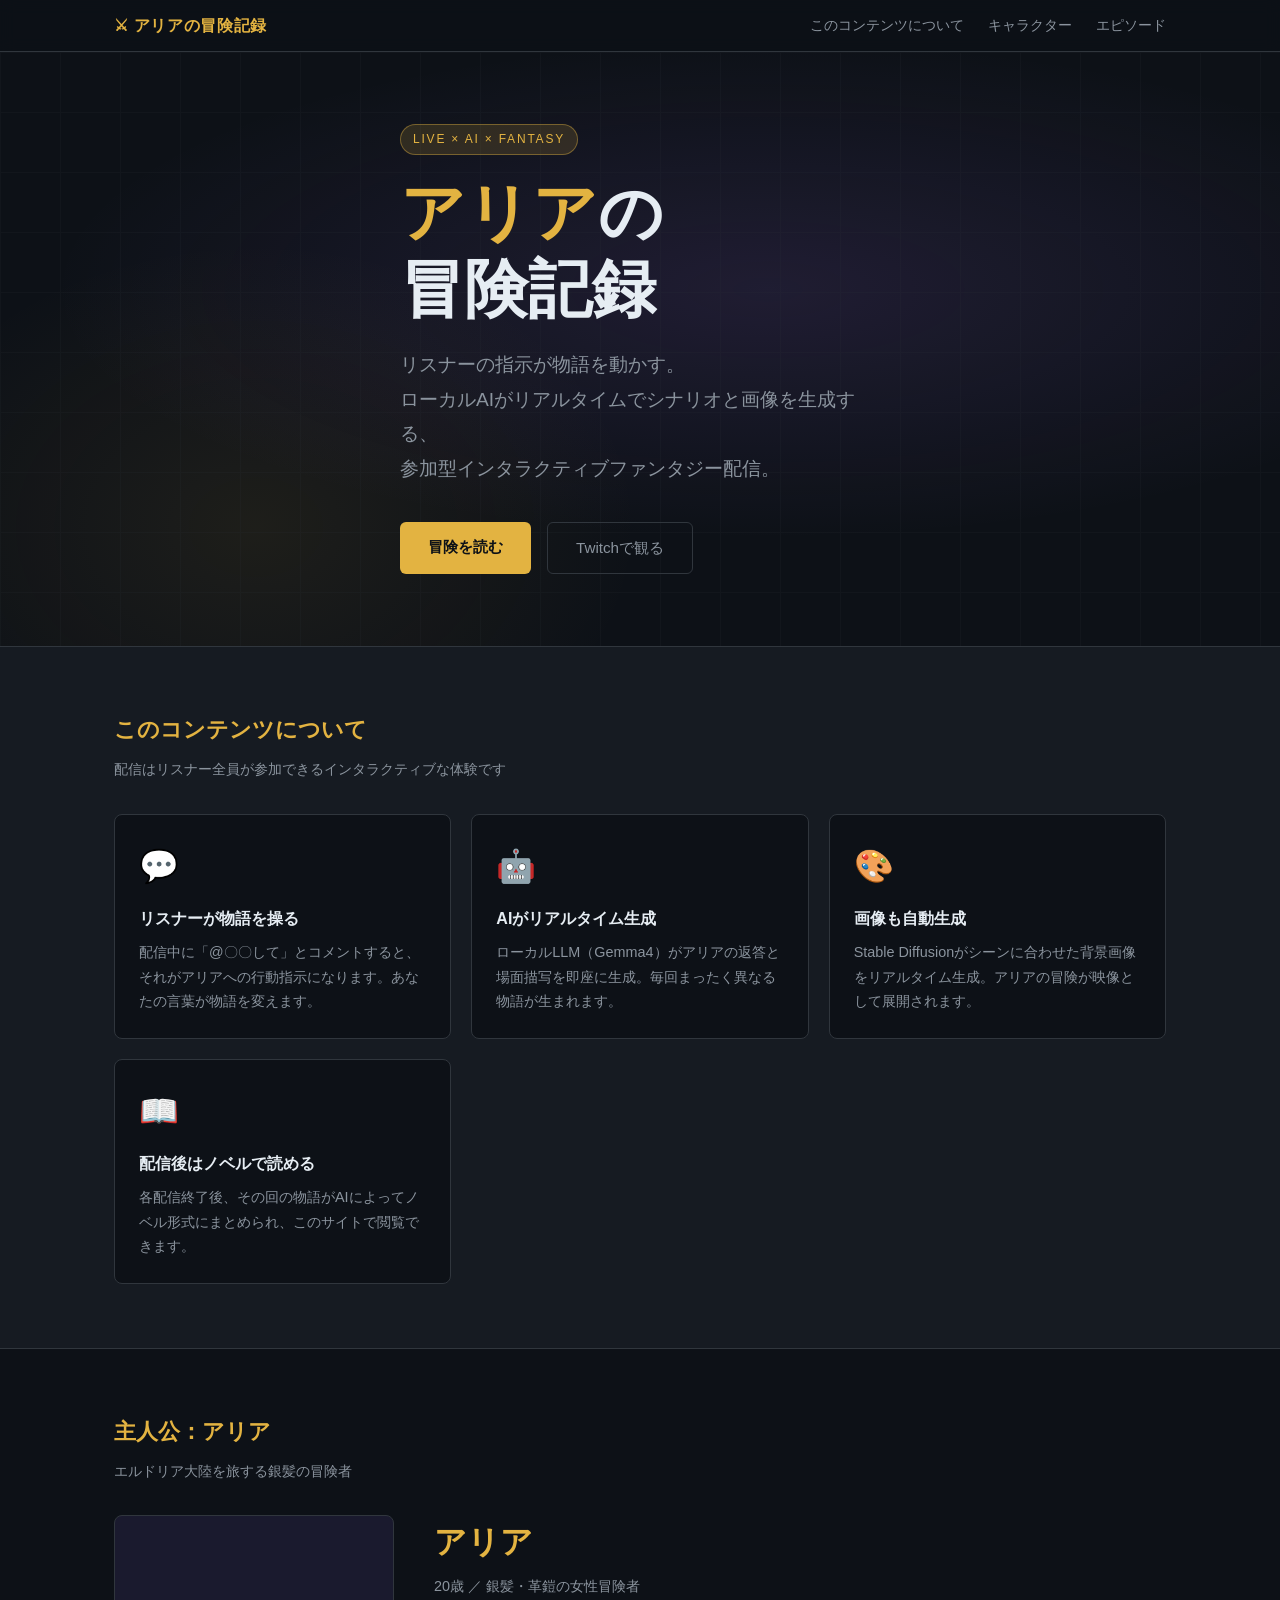
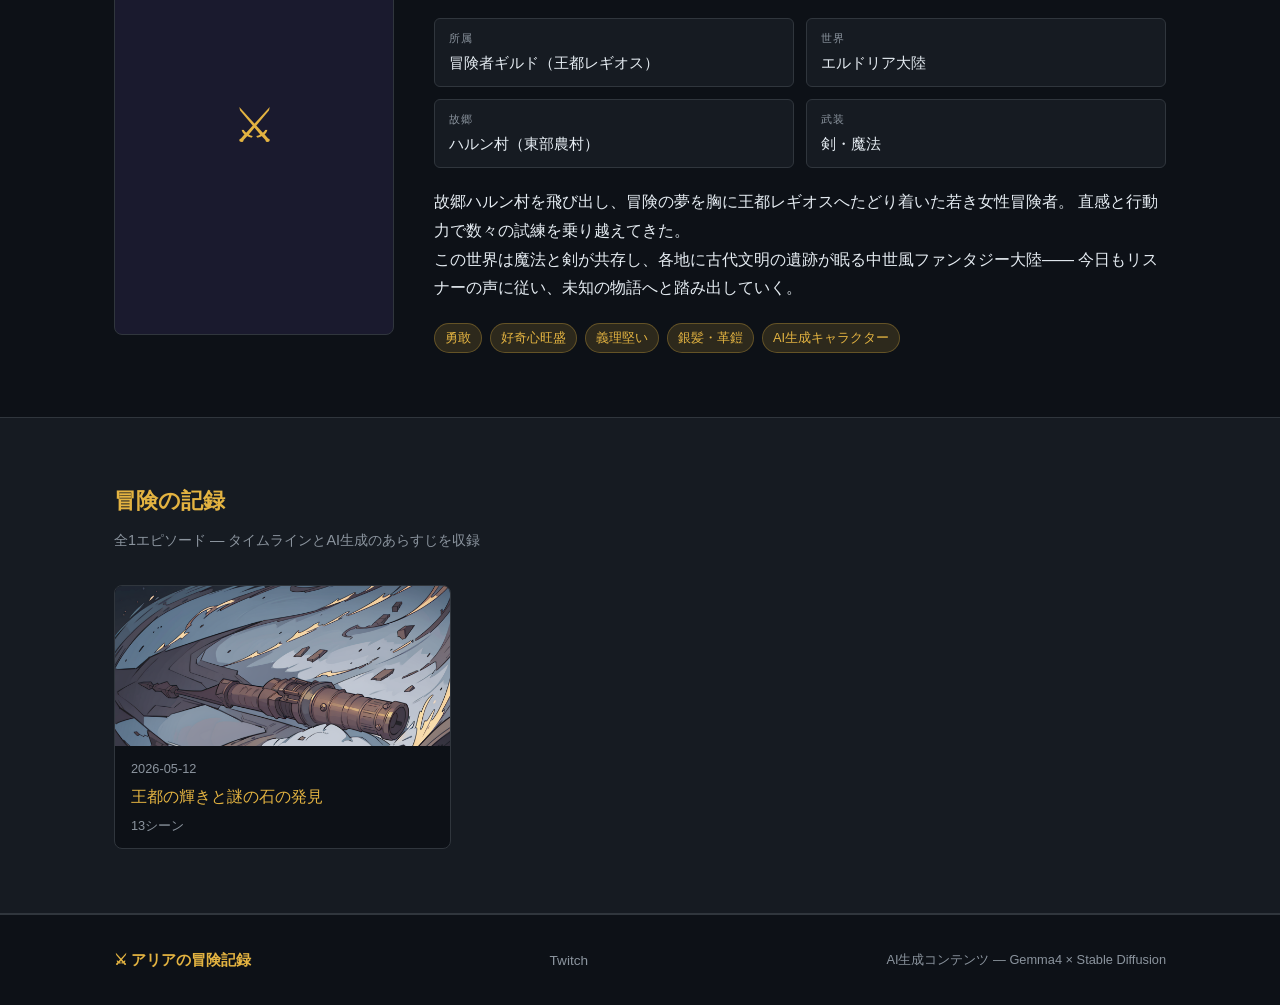
==== docs/index.html @ fec95ece "Initial commit" ====
<!DOCTYPE html>
<html lang="ja">
<head>
  <meta charset="UTF-8">
  <meta name="viewport" content="width=device-width, initial-scale=1">
  <title>アリアの冒険記録 — リスナーと紡ぐリアルタイムファンタジー</title>
  <link rel="stylesheet" href="assets/style.css">
</head>
<body>

  <nav>
    <div class="nav-inner">
      <span class="nav-logo">⚔ アリアの冒険記録</span>
      <div class="nav-links">
        <a href="#about" class="nav-link">このコンテンツについて</a>
        <a href="#character" class="nav-link">キャラクター</a>
        <a href="#episodes" class="nav-link">エピソード</a>
      </div>
    </div>
  </nav>

  <section class="hero">
    <div class="hero-bg"></div>
    <div class="hero-grid-overlay"></div>
    <div class="hero-content">
      <div class="hero-badge">LIVE × AI × FANTASY</div>
      <h1 class="hero-title"><span>アリア</span>の<br>冒険記録</h1>
      <p class="hero-lead">
        リスナーの指示が物語を動かす。<br>
        ローカルAIがリアルタイムでシナリオと画像を生成する、<br>
        参加型インタラクティブファンタジー配信。
      </p>
      <div class="hero-actions">
        <a href="#episodes" class="btn-primary">冒険を読む</a>
        <a href="https://twitch.tv/nakamu1770" target="_blank" rel="noopener" class="btn-secondary">Twitchで観る</a>
      </div>
    </div>
  </section>

  <section class="concept" id="about">
    <div class="inner">
      <h2 class="section-title">このコンテンツについて</h2>
      <p class="section-sub">配信はリスナー全員が参加できるインタラクティブな体験です</p>
      <div class="concept-grid">
        <div class="concept-card">
          <div class="concept-icon">💬</div>
          <div class="concept-head">リスナーが物語を操る</div>
          <p>配信中に「@〇〇して」とコメントすると、それがアリアへの行動指示になります。あなたの言葉が物語を変えます。</p>
        </div>
        <div class="concept-card">
          <div class="concept-icon">🤖</div>
          <div class="concept-head">AIがリアルタイム生成</div>
          <p>ローカルLLM（Gemma4）がアリアの返答と場面描写を即座に生成。毎回まったく異なる物語が生まれます。</p>
        </div>
        <div class="concept-card">
          <div class="concept-icon">🎨</div>
          <div class="concept-head">画像も自動生成</div>
          <p>Stable Diffusionがシーンに合わせた背景画像をリアルタイム生成。アリアの冒険が映像として展開されます。</p>
        </div>
        <div class="concept-card">
          <div class="concept-icon">📖</div>
          <div class="concept-head">配信後はノベルで読める</div>
          <p>各配信終了後、その回の物語がAIによってノベル形式にまとめられ、このサイトで閲覧できます。</p>
        </div>
      </div>
    </div>
  </section>

  <section class="character" id="character">
    <div class="inner">
      <h2 class="section-title">主人公：アリア</h2>
      <p class="section-sub">エルドリア大陸を旅する銀髪の冒険者</p>
      <div class="char-layout">
        <div class="char-img-box">⚔</div>
        <div>
          <div class="char-name">アリア</div>
          <div class="char-subtitle">20歳 ／ 銀髪・革鎧の女性冒険者</div>
          <div class="char-stats">
            <div class="char-stat">
              <div class="char-stat-label">所属</div>
              <div class="char-stat-value">冒険者ギルド（王都レギオス）</div>
            </div>
            <div class="char-stat">
              <div class="char-stat-label">世界</div>
              <div class="char-stat-value">エルドリア大陸</div>
            </div>
            <div class="char-stat">
              <div class="char-stat-label">故郷</div>
              <div class="char-stat-value">ハルン村（東部農村）</div>
            </div>
            <div class="char-stat">
              <div class="char-stat-label">武装</div>
              <div class="char-stat-value">剣・魔法</div>
            </div>
          </div>
          <p class="char-desc">
            故郷ハルン村を飛び出し、冒険の夢を胸に王都レギオスへたどり着いた若き女性冒険者。
            直感と行動力で数々の試練を乗り越えてきた。<br>
            この世界は魔法と剣が共存し、各地に古代文明の遺跡が眠る中世風ファンタジー大陸——
            今日もリスナーの声に従い、未知の物語へと踏み出していく。
          </p>
          <div class="char-tags">
            <span class="tag">勇敢</span>
            <span class="tag">好奇心旺盛</span>
            <span class="tag">義理堅い</span>
            <span class="tag">銀髪・革鎧</span>
            <span class="tag">AI生成キャラクター</span>
          </div>
        </div>
      </div>
    </div>
  </section>

  <section class="episodes-section" id="episodes">
    <div class="inner">
      <h2 class="section-title">冒険の記録</h2>
      <p class="section-sub">全1エピソード — タイムラインとAI生成のあらすじを収録</p>
      <div class="episode-grid"><a href="episodes/2026-05-12/index.html" class="episode-card">
  <img src="episodes/2026-05-12/img_000.jpg" alt="" loading="lazy">
  <div class="card-info">
    <div class="card-date">2026-05-12</div>
    <div class="card-title">王都の輝きと謎の石の発見</div>
    <div class="card-count">13シーン</div>
  </div>
</a></div>
    </div>
  </section>

  <footer>
    <div class="footer-inner">
      <span class="footer-logo">⚔ アリアの冒険記録</span>
      <div class="footer-links">
        <a href="https://twitch.tv/nakamu1770" target="_blank" rel="noopener" class="footer-link">Twitch</a>
      </div>
      <span class="footer-copy">AI生成コンテンツ — Gemma4 × Stable Diffusion</span>
    </div>
  </footer>

</body>
</html>
---- docs/assets/style.css ----
:root {
  --bg: #0d1117;
  --surface: #161b22;
  --surface2: #1c2128;
  --border: #30363d;
  --text: #e6edf3;
  --text-muted: #8b949e;
  --accent: #e3b341;
  --accent-dim: rgba(227,179,65,0.15);
  --accent2: #a371f7;
}
* { box-sizing: border-box; margin: 0; padding: 0; }
body { background: var(--bg); color: var(--text); font-family: 'Segoe UI', 'Meiryo', sans-serif; line-height: 1.7; }
nav { position: sticky; top: 0; z-index: 100; background: rgba(13,17,23,0.92); backdrop-filter: blur(8px); border-bottom: 1px solid var(--border); }
.nav-inner { max-width: 1100px; margin: 0 auto; padding: 12px 24px; display: flex; align-items: center; justify-content: space-between; }
.nav-logo { font-size: 1rem; color: var(--accent); font-weight: bold; letter-spacing: 0.04em; }
.nav-links { display: flex; gap: 24px; }
.nav-link { color: var(--text-muted); text-decoration: none; font-size: 0.9rem; transition: color 0.2s; }
.nav-link:hover { color: var(--accent); }
.hero { position: relative; min-height: 520px; display: flex; align-items: center; overflow: hidden; border-bottom: 1px solid var(--border); }
.hero-bg { position: absolute; inset: 0; background: radial-gradient(ellipse 80% 60% at 60% 40%, rgba(163,113,247,0.12) 0%, transparent 70%), radial-gradient(ellipse 50% 80% at 20% 80%, rgba(227,179,65,0.08) 0%, transparent 60%), var(--bg); }
.hero-grid-overlay { position: absolute; inset: 0; background-image: linear-gradient(var(--border) 1px, transparent 1px), linear-gradient(90deg, var(--border) 1px, transparent 1px); background-size: 60px 60px; opacity: 0.15; }
.hero-content { position: relative; max-width: 1100px; margin: 0 auto; padding: 72px 24px; }
.hero-badge { display: inline-block; background: var(--accent-dim); border: 1px solid rgba(227,179,65,0.4); color: var(--accent); font-size: 0.75rem; letter-spacing: 0.15em; padding: 4px 12px; border-radius: 999px; margin-bottom: 20px; }
.hero-title { font-size: clamp(2.4rem, 6vw, 4rem); color: var(--text); line-height: 1.2; margin-bottom: 20px; }
.hero-title span { color: var(--accent); }
.hero-lead { font-size: clamp(1rem, 2vw, 1.2rem); color: var(--text-muted); max-width: 480px; margin-bottom: 36px; line-height: 1.8; }
.hero-actions { display: flex; gap: 16px; flex-wrap: wrap; }
.btn-primary { display: inline-block; background: var(--accent); color: #0d1117; font-weight: bold; font-size: 0.95rem; padding: 12px 28px; border-radius: 6px; text-decoration: none; transition: opacity 0.2s; }
.btn-primary:hover { opacity: 0.85; }
.btn-secondary { display: inline-block; border: 1px solid var(--border); color: var(--text-muted); font-size: 0.95rem; padding: 12px 28px; border-radius: 6px; text-decoration: none; transition: border-color 0.2s, color 0.2s; }
.btn-secondary:hover { border-color: var(--accent); color: var(--accent); }
.inner { max-width: 1100px; margin: 0 auto; padding: 64px 24px; }
.section-title { font-size: 1.4rem; color: var(--accent); margin-bottom: 8px; }
.section-sub { color: var(--text-muted); font-size: 0.9rem; margin-bottom: 32px; }
.concept { background: var(--surface); border-bottom: 1px solid var(--border); }
.concept-grid { display: grid; grid-template-columns: repeat(auto-fill, minmax(260px, 1fr)); gap: 20px; margin-top: 32px; }
.concept-card { background: var(--bg); border: 1px solid var(--border); border-radius: 8px; padding: 24px; transition: border-color 0.2s; }
.concept-card:hover { border-color: rgba(227,179,65,0.4); }
.concept-icon { font-size: 2rem; margin-bottom: 12px; }
.concept-head { font-size: 1rem; color: var(--text); font-weight: bold; margin-bottom: 8px; }
.concept-card p { color: var(--text-muted); font-size: 0.9rem; line-height: 1.7; }
.character { border-bottom: 1px solid var(--border); }
.char-layout { display: grid; grid-template-columns: 280px 1fr; gap: 40px; align-items: start; margin-top: 32px; }
.char-img-box { border-radius: 8px; overflow: hidden; border: 1px solid var(--border); background: #1a1a2e; aspect-ratio: 2/3; display: flex; align-items: center; justify-content: center; color: var(--accent); font-size: 3rem; }
.char-img-box img { width: 100%; height: 100%; object-fit: cover; display: block; }
.char-name { font-size: 2rem; color: var(--accent); font-weight: bold; margin-bottom: 4px; }
.char-subtitle { color: var(--text-muted); font-size: 0.9rem; margin-bottom: 20px; }
.char-desc { color: var(--text); line-height: 1.8; margin-bottom: 20px; }
.char-tags { display: flex; flex-wrap: wrap; gap: 8px; }
.tag { background: var(--accent-dim); border: 1px solid rgba(227,179,65,0.3); color: var(--accent); font-size: 0.8rem; padding: 3px 10px; border-radius: 999px; }
.char-stats { display: grid; grid-template-columns: repeat(2, 1fr); gap: 12px; margin-bottom: 20px; }
.char-stat { background: var(--surface); border: 1px solid var(--border); border-radius: 6px; padding: 10px 14px; }
.char-stat-label { font-size: 0.7rem; color: var(--text-muted); letter-spacing: 0.08em; text-transform: uppercase; }
.char-stat-value { font-size: 0.95rem; color: var(--text); margin-top: 2px; }
.episodes-section { background: var(--surface); border-bottom: 1px solid var(--border); }
.episode-grid { display: grid; grid-template-columns: repeat(auto-fill, minmax(260px, 1fr)); gap: 20px; margin-top: 32px; }
.episode-card { background: var(--bg); border: 1px solid var(--border); border-radius: 8px; overflow: hidden; text-decoration: none; color: var(--text); transition: border-color 0.2s, transform 0.2s; display: block; }
.episode-card:hover { border-color: var(--accent); transform: translateY(-2px); }
.episode-card img { width: 100%; height: 160px; object-fit: cover; display: block; background: #222; }
.card-thumb-placeholder { width: 100%; height: 160px; background: #1a1a2e; display: flex; align-items: center; justify-content: center; color: var(--accent); font-size: 2rem; }
.card-info { padding: 12px 16px; }
.card-date { color: var(--text-muted); font-size: 0.8rem; }
.card-title { font-size: 1rem; margin-top: 4px; color: var(--accent); }
.card-count { color: var(--text-muted); font-size: 0.8rem; margin-top: 4px; }
.no-episodes { text-align: center; padding: 48px 24px; color: var(--text-muted); border: 1px dashed var(--border); border-radius: 8px; }
footer { border-top: 1px solid var(--border); }
.footer-inner { max-width: 1100px; margin: 0 auto; padding: 32px 24px; display: flex; justify-content: space-between; align-items: center; flex-wrap: wrap; gap: 12px; }
.footer-logo { color: var(--accent); font-weight: bold; font-size: 0.95rem; }
.footer-links { display: flex; gap: 20px; }
.footer-link { color: var(--text-muted); text-decoration: none; font-size: 0.85rem; transition: color 0.2s; }
.footer-link:hover { color: var(--accent); }
.footer-copy { color: var(--text-muted); font-size: 0.8rem; }
.ep-header { background: var(--surface); border-bottom: 1px solid var(--border); padding: 24px 32px; }
.ep-header h1 { font-size: 1.6rem; color: var(--accent); }
.back-link { color: var(--text-muted); text-decoration: none; font-size: 0.9rem; display: inline-block; margin-bottom: 8px; transition: color 0.2s; }
.back-link:hover { color: var(--text); }
.page-date { color: var(--text-muted); font-size: 0.9rem; margin-top: 4px; }
.ep-main { max-width: 1100px; margin: 0 auto; padding: 32px 16px; }
.ep-section { margin-bottom: 48px; }
.ep-section h2 { font-size: 1.2rem; color: var(--accent); border-bottom: 1px solid var(--border); padding-bottom: 8px; margin-bottom: 20px; }
.novel-text p { margin-bottom: 1em; }
.timeline { display: flex; flex-direction: column; gap: 20px; }
.event { background: var(--surface); border: 1px solid var(--border); border-radius: 8px; overflow: hidden; display: flex; }
.event-image { width: 240px; flex-shrink: 0; }
.event-image img { width: 100%; height: 100%; object-fit: cover; display: block; }
.event-no-image { width: 240px; flex-shrink: 0; background: #1a1a2e; display: flex; align-items: center; justify-content: center; color: var(--accent); font-size: 2rem; }
.event-body { padding: 16px 20px; flex: 1; }
.event-label { font-size: 0.75rem; color: var(--text-muted); margin-bottom: 6px; text-transform: uppercase; letter-spacing: 0.05em; }
.event-comment { background: rgba(227,179,65,0.08); border-left: 3px solid var(--accent); padding: 8px 12px; border-radius: 4px; margin-bottom: 10px; font-size: 0.9rem; }
.commenter { color: var(--accent); font-weight: bold; }
.event-reply { font-size: 1rem; line-height: 1.6; }
.event-time { color: var(--text-muted); font-size: 0.75rem; margin-top: 8px; }
@media (max-width: 700px) {
  .char-layout { grid-template-columns: 1fr; }
  .char-img-box { aspect-ratio: 3/2; }
  .hero-title { font-size: 2rem; }
  .event { flex-direction: column; }
  .event-image, .event-no-image { width: 100%; height: 180px; }
  .footer-inner { flex-direction: column; align-items: flex-start; }
  .nav-links { gap: 14px; }
}
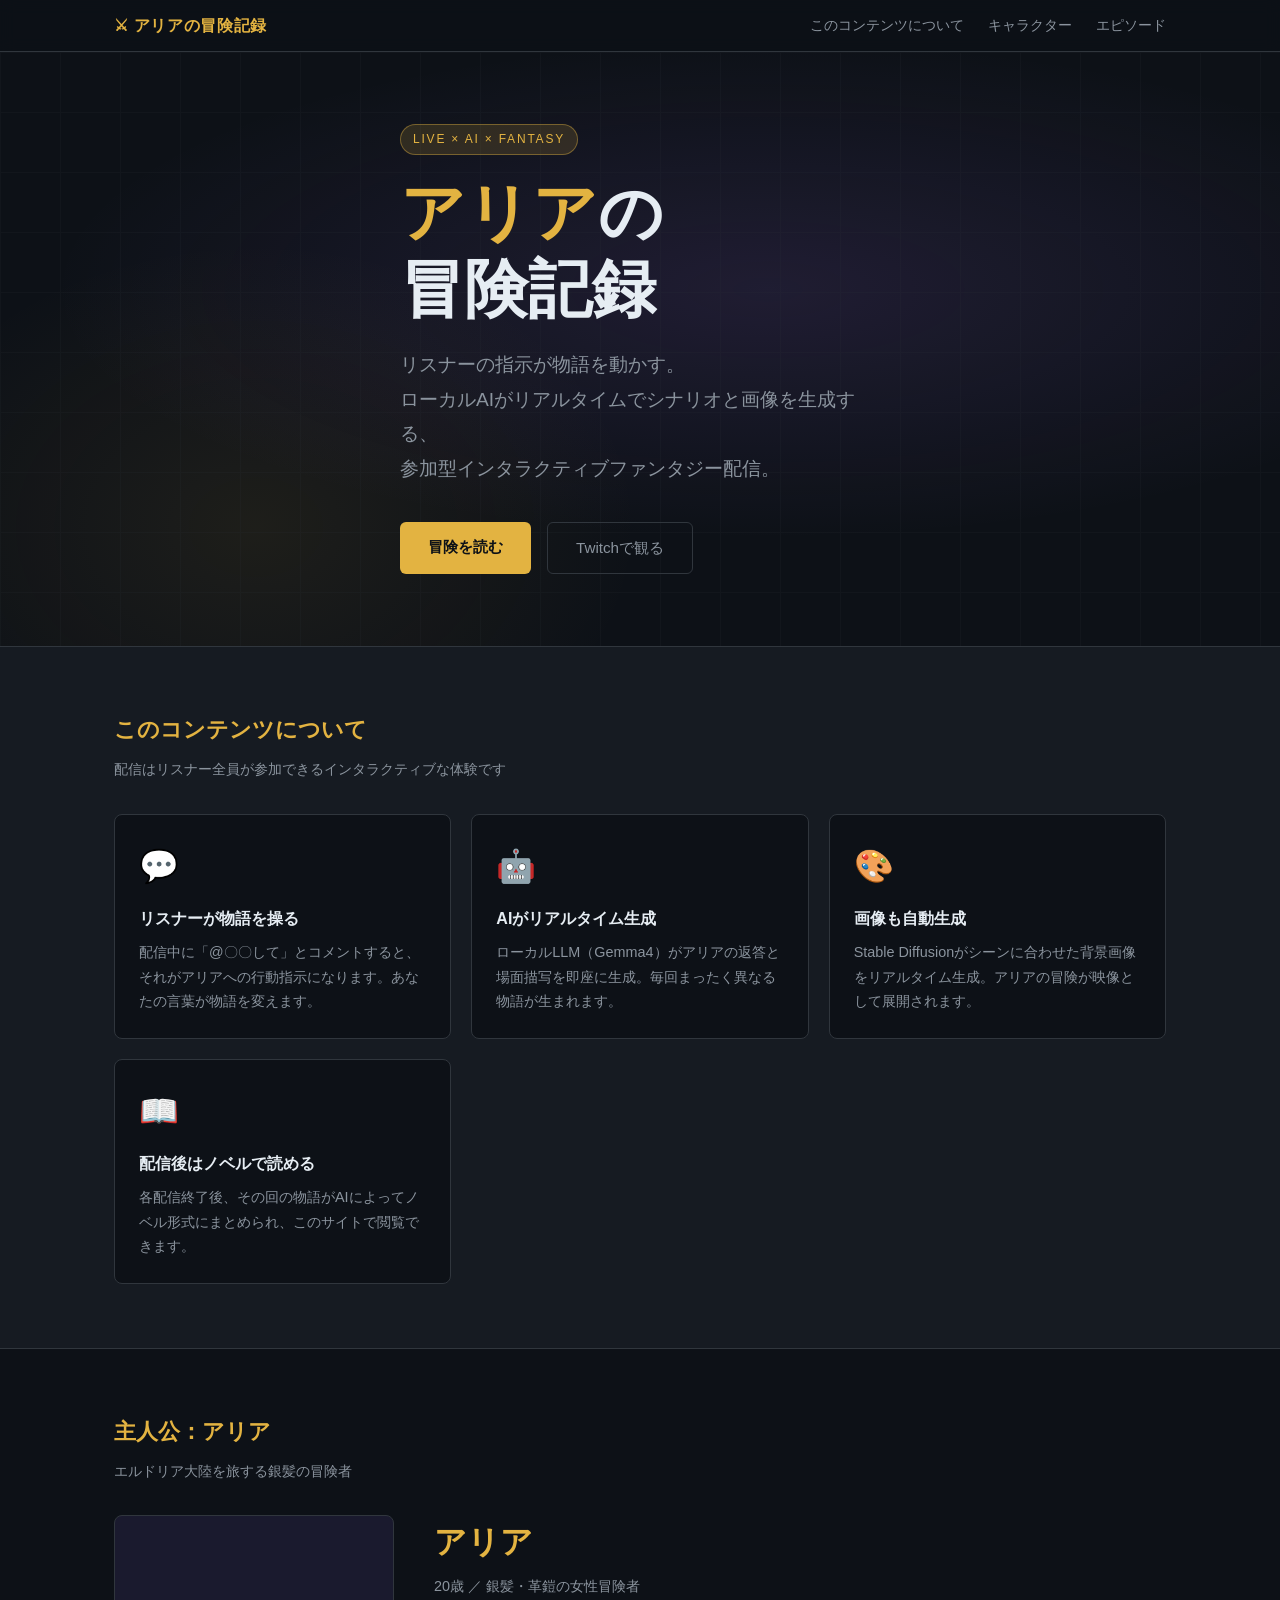
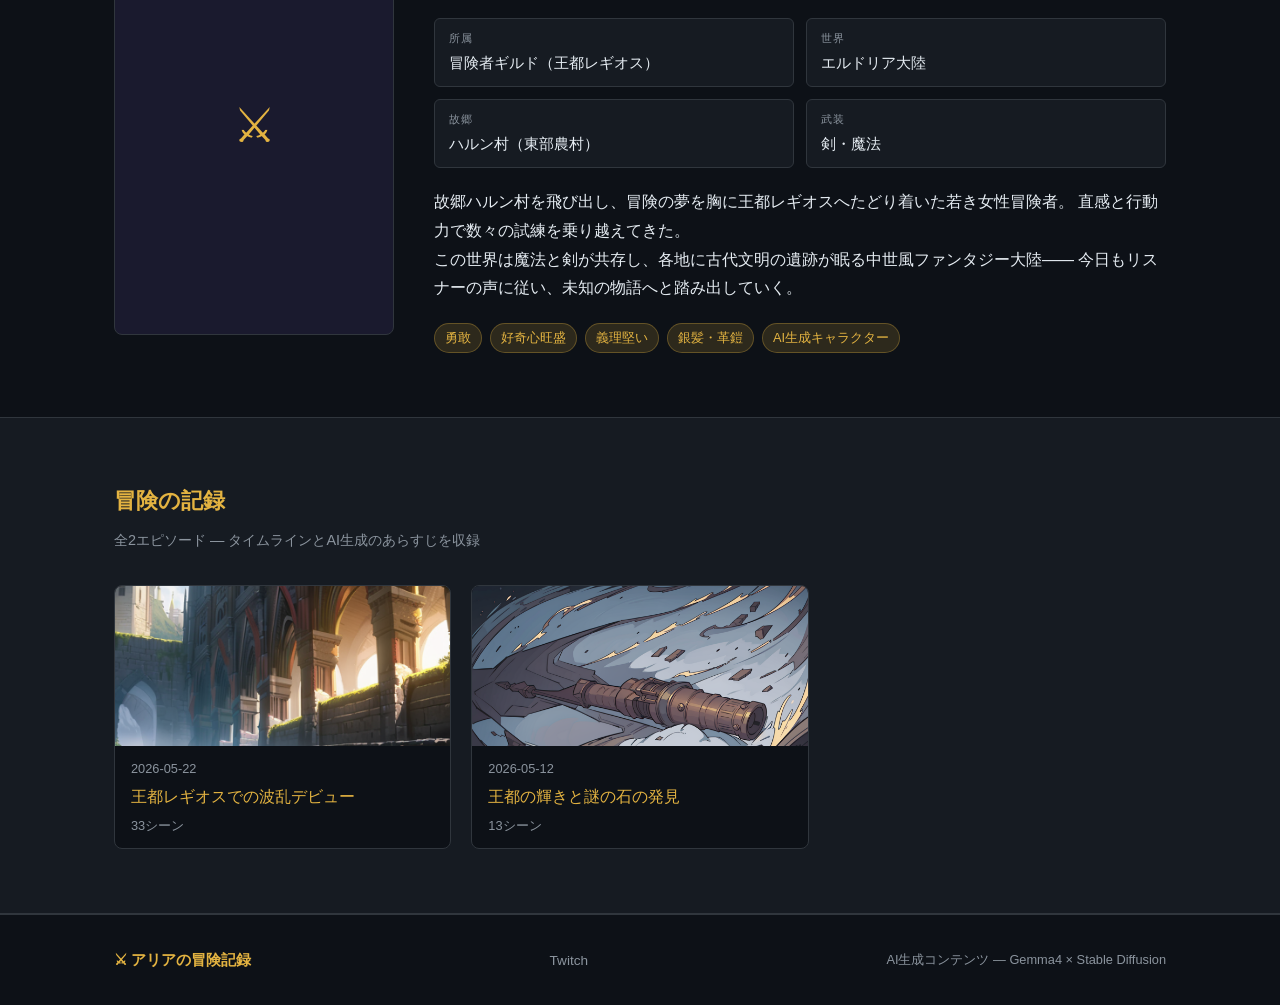
==== commit da611a3d: "Add files via upload" ====
--- a/docs/index.html
+++ b/docs/index.html
@@ -1,140 +1,148 @@
-<!DOCTYPE html>
-<html lang="ja">
-<head>
-  <meta charset="UTF-8">
-  <meta name="viewport" content="width=device-width, initial-scale=1">
-  <title>アリアの冒険記録 — リスナーと紡ぐリアルタイムファンタジー</title>
-  <link rel="stylesheet" href="assets/style.css">
-</head>
-<body>
-
-  <nav>
-    <div class="nav-inner">
-      <span class="nav-logo">⚔ アリアの冒険記録</span>
-      <div class="nav-links">
-        <a href="#about" class="nav-link">このコンテンツについて</a>
-        <a href="#character" class="nav-link">キャラクター</a>
-        <a href="#episodes" class="nav-link">エピソード</a>
-      </div>
-    </div>
-  </nav>
-
-  <section class="hero">
-    <div class="hero-bg"></div>
-    <div class="hero-grid-overlay"></div>
-    <div class="hero-content">
-      <div class="hero-badge">LIVE × AI × FANTASY</div>
-      <h1 class="hero-title"><span>アリア</span>の<br>冒険記録</h1>
-      <p class="hero-lead">
-        リスナーの指示が物語を動かす。<br>
-        ローカルAIがリアルタイムでシナリオと画像を生成する、<br>
-        参加型インタラクティブファンタジー配信。
-      </p>
-      <div class="hero-actions">
-        <a href="#episodes" class="btn-primary">冒険を読む</a>
-        <a href="https://twitch.tv/nakamu1770" target="_blank" rel="noopener" class="btn-secondary">Twitchで観る</a>
-      </div>
-    </div>
-  </section>
-
-  <section class="concept" id="about">
-    <div class="inner">
-      <h2 class="section-title">このコンテンツについて</h2>
-      <p class="section-sub">配信はリスナー全員が参加できるインタラクティブな体験です</p>
-      <div class="concept-grid">
-        <div class="concept-card">
-          <div class="concept-icon">💬</div>
-          <div class="concept-head">リスナーが物語を操る</div>
-          <p>配信中に「@〇〇して」とコメントすると、それがアリアへの行動指示になります。あなたの言葉が物語を変えます。</p>
-        </div>
-        <div class="concept-card">
-          <div class="concept-icon">🤖</div>
-          <div class="concept-head">AIがリアルタイム生成</div>
-          <p>ローカルLLM（Gemma4）がアリアの返答と場面描写を即座に生成。毎回まったく異なる物語が生まれます。</p>
-        </div>
-        <div class="concept-card">
-          <div class="concept-icon">🎨</div>
-          <div class="concept-head">画像も自動生成</div>
-          <p>Stable Diffusionがシーンに合わせた背景画像をリアルタイム生成。アリアの冒険が映像として展開されます。</p>
-        </div>
-        <div class="concept-card">
-          <div class="concept-icon">📖</div>
-          <div class="concept-head">配信後はノベルで読める</div>
-          <p>各配信終了後、その回の物語がAIによってノベル形式にまとめられ、このサイトで閲覧できます。</p>
-        </div>
-      </div>
-    </div>
-  </section>
-
-  <section class="character" id="character">
-    <div class="inner">
-      <h2 class="section-title">主人公：アリア</h2>
-      <p class="section-sub">エルドリア大陸を旅する銀髪の冒険者</p>
-      <div class="char-layout">
-        <div class="char-img-box">⚔</div>
-        <div>
-          <div class="char-name">アリア</div>
-          <div class="char-subtitle">20歳 ／ 銀髪・革鎧の女性冒険者</div>
-          <div class="char-stats">
-            <div class="char-stat">
-              <div class="char-stat-label">所属</div>
-              <div class="char-stat-value">冒険者ギルド（王都レギオス）</div>
-            </div>
-            <div class="char-stat">
-              <div class="char-stat-label">世界</div>
-              <div class="char-stat-value">エルドリア大陸</div>
-            </div>
-            <div class="char-stat">
-              <div class="char-stat-label">故郷</div>
-              <div class="char-stat-value">ハルン村（東部農村）</div>
-            </div>
-            <div class="char-stat">
-              <div class="char-stat-label">武装</div>
-              <div class="char-stat-value">剣・魔法</div>
-            </div>
-          </div>
-          <p class="char-desc">
-            故郷ハルン村を飛び出し、冒険の夢を胸に王都レギオスへたどり着いた若き女性冒険者。
-            直感と行動力で数々の試練を乗り越えてきた。<br>
-            この世界は魔法と剣が共存し、各地に古代文明の遺跡が眠る中世風ファンタジー大陸——
-            今日もリスナーの声に従い、未知の物語へと踏み出していく。
-          </p>
-          <div class="char-tags">
-            <span class="tag">勇敢</span>
-            <span class="tag">好奇心旺盛</span>
-            <span class="tag">義理堅い</span>
-            <span class="tag">銀髪・革鎧</span>
-            <span class="tag">AI生成キャラクター</span>
-          </div>
-        </div>
-      </div>
-    </div>
-  </section>
-
-  <section class="episodes-section" id="episodes">
-    <div class="inner">
-      <h2 class="section-title">冒険の記録</h2>
-      <p class="section-sub">全1エピソード — タイムラインとAI生成のあらすじを収録</p>
-      <div class="episode-grid"><a href="episodes/2026-05-12/index.html" class="episode-card">
-  <img src="episodes/2026-05-12/img_000.jpg" alt="" loading="lazy">
-  <div class="card-info">
-    <div class="card-date">2026-05-12</div>
-    <div class="card-title">王都の輝きと謎の石の発見</div>
-    <div class="card-count">13シーン</div>
-  </div>
-</a></div>
-    </div>
-  </section>
-
-  <footer>
-    <div class="footer-inner">
-      <span class="footer-logo">⚔ アリアの冒険記録</span>
-      <div class="footer-links">
-        <a href="https://twitch.tv/nakamu1770" target="_blank" rel="noopener" class="footer-link">Twitch</a>
-      </div>
-      <span class="footer-copy">AI生成コンテンツ — Gemma4 × Stable Diffusion</span>
-    </div>
-  </footer>
-
-</body>
+<!DOCTYPE html>
+<html lang="ja">
+<head>
+  <meta charset="UTF-8">
+  <meta name="viewport" content="width=device-width, initial-scale=1">
+  <title>アリアの冒険記録 — リスナーと紡ぐリアルタイムファンタジー</title>
+  <link rel="stylesheet" href="assets/style.css">
+</head>
+<body>
+
+  <nav>
+    <div class="nav-inner">
+      <span class="nav-logo">⚔ アリアの冒険記録</span>
+      <div class="nav-links">
+        <a href="#about" class="nav-link">このコンテンツについて</a>
+        <a href="#character" class="nav-link">キャラクター</a>
+        <a href="#episodes" class="nav-link">エピソード</a>
+      </div>
+    </div>
+  </nav>
+
+  <section class="hero">
+    <div class="hero-bg"></div>
+    <div class="hero-grid-overlay"></div>
+    <div class="hero-content">
+      <div class="hero-badge">LIVE × AI × FANTASY</div>
+      <h1 class="hero-title"><span>アリア</span>の<br>冒険記録</h1>
+      <p class="hero-lead">
+        リスナーの指示が物語を動かす。<br>
+        ローカルAIがリアルタイムでシナリオと画像を生成する、<br>
+        参加型インタラクティブファンタジー配信。
+      </p>
+      <div class="hero-actions">
+        <a href="#episodes" class="btn-primary">冒険を読む</a>
+        <a href="https://twitch.tv/nakamu1770" target="_blank" rel="noopener" class="btn-secondary">Twitchで観る</a>
+      </div>
+    </div>
+  </section>
+
+  <section class="concept" id="about">
+    <div class="inner">
+      <h2 class="section-title">このコンテンツについて</h2>
+      <p class="section-sub">配信はリスナー全員が参加できるインタラクティブな体験です</p>
+      <div class="concept-grid">
+        <div class="concept-card">
+          <div class="concept-icon">💬</div>
+          <div class="concept-head">リスナーが物語を操る</div>
+          <p>配信中に「@〇〇して」とコメントすると、それがアリアへの行動指示になります。あなたの言葉が物語を変えます。</p>
+        </div>
+        <div class="concept-card">
+          <div class="concept-icon">🤖</div>
+          <div class="concept-head">AIがリアルタイム生成</div>
+          <p>ローカルLLM（Gemma4）がアリアの返答と場面描写を即座に生成。毎回まったく異なる物語が生まれます。</p>
+        </div>
+        <div class="concept-card">
+          <div class="concept-icon">🎨</div>
+          <div class="concept-head">画像も自動生成</div>
+          <p>Stable Diffusionがシーンに合わせた背景画像をリアルタイム生成。アリアの冒険が映像として展開されます。</p>
+        </div>
+        <div class="concept-card">
+          <div class="concept-icon">📖</div>
+          <div class="concept-head">配信後はノベルで読める</div>
+          <p>各配信終了後、その回の物語がAIによってノベル形式にまとめられ、このサイトで閲覧できます。</p>
+        </div>
+      </div>
+    </div>
+  </section>
+
+  <section class="character" id="character">
+    <div class="inner">
+      <h2 class="section-title">主人公：アリア</h2>
+      <p class="section-sub">エルドリア大陸を旅する銀髪の冒険者</p>
+      <div class="char-layout">
+        <div class="char-img-box">⚔</div>
+        <div>
+          <div class="char-name">アリア</div>
+          <div class="char-subtitle">20歳 ／ 銀髪・革鎧の女性冒険者</div>
+          <div class="char-stats">
+            <div class="char-stat">
+              <div class="char-stat-label">所属</div>
+              <div class="char-stat-value">冒険者ギルド（王都レギオス）</div>
+            </div>
+            <div class="char-stat">
+              <div class="char-stat-label">世界</div>
+              <div class="char-stat-value">エルドリア大陸</div>
+            </div>
+            <div class="char-stat">
+              <div class="char-stat-label">故郷</div>
+              <div class="char-stat-value">ハルン村（東部農村）</div>
+            </div>
+            <div class="char-stat">
+              <div class="char-stat-label">武装</div>
+              <div class="char-stat-value">剣・魔法</div>
+            </div>
+          </div>
+          <p class="char-desc">
+            故郷ハルン村を飛び出し、冒険の夢を胸に王都レギオスへたどり着いた若き女性冒険者。
+            直感と行動力で数々の試練を乗り越えてきた。<br>
+            この世界は魔法と剣が共存し、各地に古代文明の遺跡が眠る中世風ファンタジー大陸——
+            今日もリスナーの声に従い、未知の物語へと踏み出していく。
+          </p>
+          <div class="char-tags">
+            <span class="tag">勇敢</span>
+            <span class="tag">好奇心旺盛</span>
+            <span class="tag">義理堅い</span>
+            <span class="tag">銀髪・革鎧</span>
+            <span class="tag">AI生成キャラクター</span>
+          </div>
+        </div>
+      </div>
+    </div>
+  </section>
+
+  <section class="episodes-section" id="episodes">
+    <div class="inner">
+      <h2 class="section-title">冒険の記録</h2>
+      <p class="section-sub">全2エピソード — タイムラインとAI生成のあらすじを収録</p>
+      <div class="episode-grid"><a href="episodes/2026-05-22/index.html" class="episode-card">
+  <img src="episodes/2026-05-22/img_000.jpg" alt="" loading="lazy">
+  <div class="card-info">
+    <div class="card-date">2026-05-22</div>
+    <div class="card-title">王都レギオスでの波乱デビュー</div>
+    <div class="card-count">33シーン</div>
+  </div>
+</a>
+<a href="episodes/2026-05-12/index.html" class="episode-card">
+  <img src="episodes/2026-05-12/img_000.jpg" alt="" loading="lazy">
+  <div class="card-info">
+    <div class="card-date">2026-05-12</div>
+    <div class="card-title">王都の輝きと謎の石の発見</div>
+    <div class="card-count">13シーン</div>
+  </div>
+</a></div>
+    </div>
+  </section>
+
+  <footer>
+    <div class="footer-inner">
+      <span class="footer-logo">⚔ アリアの冒険記録</span>
+      <div class="footer-links">
+        <a href="https://twitch.tv/nakamu1770" target="_blank" rel="noopener" class="footer-link">Twitch</a>
+      </div>
+      <span class="footer-copy">AI生成コンテンツ — Gemma4 × Stable Diffusion</span>
+    </div>
+  </footer>
+
+</body>
 </html>
--- a/docs/assets/style.css
+++ b/docs/assets/style.css
@@ -1,102 +1,102 @@
-:root {
-  --bg: #0d1117;
-  --surface: #161b22;
-  --surface2: #1c2128;
-  --border: #30363d;
-  --text: #e6edf3;
-  --text-muted: #8b949e;
-  --accent: #e3b341;
-  --accent-dim: rgba(227,179,65,0.15);
-  --accent2: #a371f7;
-}
-* { box-sizing: border-box; margin: 0; padding: 0; }
-body { background: var(--bg); color: var(--text); font-family: 'Segoe UI', 'Meiryo', sans-serif; line-height: 1.7; }
-nav { position: sticky; top: 0; z-index: 100; background: rgba(13,17,23,0.92); backdrop-filter: blur(8px); border-bottom: 1px solid var(--border); }
-.nav-inner { max-width: 1100px; margin: 0 auto; padding: 12px 24px; display: flex; align-items: center; justify-content: space-between; }
-.nav-logo { font-size: 1rem; color: var(--accent); font-weight: bold; letter-spacing: 0.04em; }
-.nav-links { display: flex; gap: 24px; }
-.nav-link { color: var(--text-muted); text-decoration: none; font-size: 0.9rem; transition: color 0.2s; }
-.nav-link:hover { color: var(--accent); }
-.hero { position: relative; min-height: 520px; display: flex; align-items: center; overflow: hidden; border-bottom: 1px solid var(--border); }
-.hero-bg { position: absolute; inset: 0; background: radial-gradient(ellipse 80% 60% at 60% 40%, rgba(163,113,247,0.12) 0%, transparent 70%), radial-gradient(ellipse 50% 80% at 20% 80%, rgba(227,179,65,0.08) 0%, transparent 60%), var(--bg); }
-.hero-grid-overlay { position: absolute; inset: 0; background-image: linear-gradient(var(--border) 1px, transparent 1px), linear-gradient(90deg, var(--border) 1px, transparent 1px); background-size: 60px 60px; opacity: 0.15; }
-.hero-content { position: relative; max-width: 1100px; margin: 0 auto; padding: 72px 24px; }
-.hero-badge { display: inline-block; background: var(--accent-dim); border: 1px solid rgba(227,179,65,0.4); color: var(--accent); font-size: 0.75rem; letter-spacing: 0.15em; padding: 4px 12px; border-radius: 999px; margin-bottom: 20px; }
-.hero-title { font-size: clamp(2.4rem, 6vw, 4rem); color: var(--text); line-height: 1.2; margin-bottom: 20px; }
-.hero-title span { color: var(--accent); }
-.hero-lead { font-size: clamp(1rem, 2vw, 1.2rem); color: var(--text-muted); max-width: 480px; margin-bottom: 36px; line-height: 1.8; }
-.hero-actions { display: flex; gap: 16px; flex-wrap: wrap; }
-.btn-primary { display: inline-block; background: var(--accent); color: #0d1117; font-weight: bold; font-size: 0.95rem; padding: 12px 28px; border-radius: 6px; text-decoration: none; transition: opacity 0.2s; }
-.btn-primary:hover { opacity: 0.85; }
-.btn-secondary { display: inline-block; border: 1px solid var(--border); color: var(--text-muted); font-size: 0.95rem; padding: 12px 28px; border-radius: 6px; text-decoration: none; transition: border-color 0.2s, color 0.2s; }
-.btn-secondary:hover { border-color: var(--accent); color: var(--accent); }
-.inner { max-width: 1100px; margin: 0 auto; padding: 64px 24px; }
-.section-title { font-size: 1.4rem; color: var(--accent); margin-bottom: 8px; }
-.section-sub { color: var(--text-muted); font-size: 0.9rem; margin-bottom: 32px; }
-.concept { background: var(--surface); border-bottom: 1px solid var(--border); }
-.concept-grid { display: grid; grid-template-columns: repeat(auto-fill, minmax(260px, 1fr)); gap: 20px; margin-top: 32px; }
-.concept-card { background: var(--bg); border: 1px solid var(--border); border-radius: 8px; padding: 24px; transition: border-color 0.2s; }
-.concept-card:hover { border-color: rgba(227,179,65,0.4); }
-.concept-icon { font-size: 2rem; margin-bottom: 12px; }
-.concept-head { font-size: 1rem; color: var(--text); font-weight: bold; margin-bottom: 8px; }
-.concept-card p { color: var(--text-muted); font-size: 0.9rem; line-height: 1.7; }
-.character { border-bottom: 1px solid var(--border); }
-.char-layout { display: grid; grid-template-columns: 280px 1fr; gap: 40px; align-items: start; margin-top: 32px; }
-.char-img-box { border-radius: 8px; overflow: hidden; border: 1px solid var(--border); background: #1a1a2e; aspect-ratio: 2/3; display: flex; align-items: center; justify-content: center; color: var(--accent); font-size: 3rem; }
-.char-img-box img { width: 100%; height: 100%; object-fit: cover; display: block; }
-.char-name { font-size: 2rem; color: var(--accent); font-weight: bold; margin-bottom: 4px; }
-.char-subtitle { color: var(--text-muted); font-size: 0.9rem; margin-bottom: 20px; }
-.char-desc { color: var(--text); line-height: 1.8; margin-bottom: 20px; }
-.char-tags { display: flex; flex-wrap: wrap; gap: 8px; }
-.tag { background: var(--accent-dim); border: 1px solid rgba(227,179,65,0.3); color: var(--accent); font-size: 0.8rem; padding: 3px 10px; border-radius: 999px; }
-.char-stats { display: grid; grid-template-columns: repeat(2, 1fr); gap: 12px; margin-bottom: 20px; }
-.char-stat { background: var(--surface); border: 1px solid var(--border); border-radius: 6px; padding: 10px 14px; }
-.char-stat-label { font-size: 0.7rem; color: var(--text-muted); letter-spacing: 0.08em; text-transform: uppercase; }
-.char-stat-value { font-size: 0.95rem; color: var(--text); margin-top: 2px; }
-.episodes-section { background: var(--surface); border-bottom: 1px solid var(--border); }
-.episode-grid { display: grid; grid-template-columns: repeat(auto-fill, minmax(260px, 1fr)); gap: 20px; margin-top: 32px; }
-.episode-card { background: var(--bg); border: 1px solid var(--border); border-radius: 8px; overflow: hidden; text-decoration: none; color: var(--text); transition: border-color 0.2s, transform 0.2s; display: block; }
-.episode-card:hover { border-color: var(--accent); transform: translateY(-2px); }
-.episode-card img { width: 100%; height: 160px; object-fit: cover; display: block; background: #222; }
-.card-thumb-placeholder { width: 100%; height: 160px; background: #1a1a2e; display: flex; align-items: center; justify-content: center; color: var(--accent); font-size: 2rem; }
-.card-info { padding: 12px 16px; }
-.card-date { color: var(--text-muted); font-size: 0.8rem; }
-.card-title { font-size: 1rem; margin-top: 4px; color: var(--accent); }
-.card-count { color: var(--text-muted); font-size: 0.8rem; margin-top: 4px; }
-.no-episodes { text-align: center; padding: 48px 24px; color: var(--text-muted); border: 1px dashed var(--border); border-radius: 8px; }
-footer { border-top: 1px solid var(--border); }
-.footer-inner { max-width: 1100px; margin: 0 auto; padding: 32px 24px; display: flex; justify-content: space-between; align-items: center; flex-wrap: wrap; gap: 12px; }
-.footer-logo { color: var(--accent); font-weight: bold; font-size: 0.95rem; }
-.footer-links { display: flex; gap: 20px; }
-.footer-link { color: var(--text-muted); text-decoration: none; font-size: 0.85rem; transition: color 0.2s; }
-.footer-link:hover { color: var(--accent); }
-.footer-copy { color: var(--text-muted); font-size: 0.8rem; }
-.ep-header { background: var(--surface); border-bottom: 1px solid var(--border); padding: 24px 32px; }
-.ep-header h1 { font-size: 1.6rem; color: var(--accent); }
-.back-link { color: var(--text-muted); text-decoration: none; font-size: 0.9rem; display: inline-block; margin-bottom: 8px; transition: color 0.2s; }
-.back-link:hover { color: var(--text); }
-.page-date { color: var(--text-muted); font-size: 0.9rem; margin-top: 4px; }
-.ep-main { max-width: 1100px; margin: 0 auto; padding: 32px 16px; }
-.ep-section { margin-bottom: 48px; }
-.ep-section h2 { font-size: 1.2rem; color: var(--accent); border-bottom: 1px solid var(--border); padding-bottom: 8px; margin-bottom: 20px; }
-.novel-text p { margin-bottom: 1em; }
-.timeline { display: flex; flex-direction: column; gap: 20px; }
-.event { background: var(--surface); border: 1px solid var(--border); border-radius: 8px; overflow: hidden; display: flex; }
-.event-image { width: 240px; flex-shrink: 0; }
-.event-image img { width: 100%; height: 100%; object-fit: cover; display: block; }
-.event-no-image { width: 240px; flex-shrink: 0; background: #1a1a2e; display: flex; align-items: center; justify-content: center; color: var(--accent); font-size: 2rem; }
-.event-body { padding: 16px 20px; flex: 1; }
-.event-label { font-size: 0.75rem; color: var(--text-muted); margin-bottom: 6px; text-transform: uppercase; letter-spacing: 0.05em; }
-.event-comment { background: rgba(227,179,65,0.08); border-left: 3px solid var(--accent); padding: 8px 12px; border-radius: 4px; margin-bottom: 10px; font-size: 0.9rem; }
-.commenter { color: var(--accent); font-weight: bold; }
-.event-reply { font-size: 1rem; line-height: 1.6; }
-.event-time { color: var(--text-muted); font-size: 0.75rem; margin-top: 8px; }
-@media (max-width: 700px) {
-  .char-layout { grid-template-columns: 1fr; }
-  .char-img-box { aspect-ratio: 3/2; }
-  .hero-title { font-size: 2rem; }
-  .event { flex-direction: column; }
-  .event-image, .event-no-image { width: 100%; height: 180px; }
-  .footer-inner { flex-direction: column; align-items: flex-start; }
-  .nav-links { gap: 14px; }
-}
+:root {
+  --bg: #0d1117;
+  --surface: #161b22;
+  --surface2: #1c2128;
+  --border: #30363d;
+  --text: #e6edf3;
+  --text-muted: #8b949e;
+  --accent: #e3b341;
+  --accent-dim: rgba(227,179,65,0.15);
+  --accent2: #a371f7;
+}
+* { box-sizing: border-box; margin: 0; padding: 0; }
+body { background: var(--bg); color: var(--text); font-family: 'Segoe UI', 'Meiryo', sans-serif; line-height: 1.7; }
+nav { position: sticky; top: 0; z-index: 100; background: rgba(13,17,23,0.92); backdrop-filter: blur(8px); border-bottom: 1px solid var(--border); }
+.nav-inner { max-width: 1100px; margin: 0 auto; padding: 12px 24px; display: flex; align-items: center; justify-content: space-between; }
+.nav-logo { font-size: 1rem; color: var(--accent); font-weight: bold; letter-spacing: 0.04em; }
+.nav-links { display: flex; gap: 24px; }
+.nav-link { color: var(--text-muted); text-decoration: none; font-size: 0.9rem; transition: color 0.2s; }
+.nav-link:hover { color: var(--accent); }
+.hero { position: relative; min-height: 520px; display: flex; align-items: center; overflow: hidden; border-bottom: 1px solid var(--border); }
+.hero-bg { position: absolute; inset: 0; background: radial-gradient(ellipse 80% 60% at 60% 40%, rgba(163,113,247,0.12) 0%, transparent 70%), radial-gradient(ellipse 50% 80% at 20% 80%, rgba(227,179,65,0.08) 0%, transparent 60%), var(--bg); }
+.hero-grid-overlay { position: absolute; inset: 0; background-image: linear-gradient(var(--border) 1px, transparent 1px), linear-gradient(90deg, var(--border) 1px, transparent 1px); background-size: 60px 60px; opacity: 0.15; }
+.hero-content { position: relative; max-width: 1100px; margin: 0 auto; padding: 72px 24px; }
+.hero-badge { display: inline-block; background: var(--accent-dim); border: 1px solid rgba(227,179,65,0.4); color: var(--accent); font-size: 0.75rem; letter-spacing: 0.15em; padding: 4px 12px; border-radius: 999px; margin-bottom: 20px; }
+.hero-title { font-size: clamp(2.4rem, 6vw, 4rem); color: var(--text); line-height: 1.2; margin-bottom: 20px; }
+.hero-title span { color: var(--accent); }
+.hero-lead { font-size: clamp(1rem, 2vw, 1.2rem); color: var(--text-muted); max-width: 480px; margin-bottom: 36px; line-height: 1.8; }
+.hero-actions { display: flex; gap: 16px; flex-wrap: wrap; }
+.btn-primary { display: inline-block; background: var(--accent); color: #0d1117; font-weight: bold; font-size: 0.95rem; padding: 12px 28px; border-radius: 6px; text-decoration: none; transition: opacity 0.2s; }
+.btn-primary:hover { opacity: 0.85; }
+.btn-secondary { display: inline-block; border: 1px solid var(--border); color: var(--text-muted); font-size: 0.95rem; padding: 12px 28px; border-radius: 6px; text-decoration: none; transition: border-color 0.2s, color 0.2s; }
+.btn-secondary:hover { border-color: var(--accent); color: var(--accent); }
+.inner { max-width: 1100px; margin: 0 auto; padding: 64px 24px; }
+.section-title { font-size: 1.4rem; color: var(--accent); margin-bottom: 8px; }
+.section-sub { color: var(--text-muted); font-size: 0.9rem; margin-bottom: 32px; }
+.concept { background: var(--surface); border-bottom: 1px solid var(--border); }
+.concept-grid { display: grid; grid-template-columns: repeat(auto-fill, minmax(260px, 1fr)); gap: 20px; margin-top: 32px; }
+.concept-card { background: var(--bg); border: 1px solid var(--border); border-radius: 8px; padding: 24px; transition: border-color 0.2s; }
+.concept-card:hover { border-color: rgba(227,179,65,0.4); }
+.concept-icon { font-size: 2rem; margin-bottom: 12px; }
+.concept-head { font-size: 1rem; color: var(--text); font-weight: bold; margin-bottom: 8px; }
+.concept-card p { color: var(--text-muted); font-size: 0.9rem; line-height: 1.7; }
+.character { border-bottom: 1px solid var(--border); }
+.char-layout { display: grid; grid-template-columns: 280px 1fr; gap: 40px; align-items: start; margin-top: 32px; }
+.char-img-box { border-radius: 8px; overflow: hidden; border: 1px solid var(--border); background: #1a1a2e; aspect-ratio: 2/3; display: flex; align-items: center; justify-content: center; color: var(--accent); font-size: 3rem; }
+.char-img-box img { width: 100%; height: 100%; object-fit: cover; display: block; }
+.char-name { font-size: 2rem; color: var(--accent); font-weight: bold; margin-bottom: 4px; }
+.char-subtitle { color: var(--text-muted); font-size: 0.9rem; margin-bottom: 20px; }
+.char-desc { color: var(--text); line-height: 1.8; margin-bottom: 20px; }
+.char-tags { display: flex; flex-wrap: wrap; gap: 8px; }
+.tag { background: var(--accent-dim); border: 1px solid rgba(227,179,65,0.3); color: var(--accent); font-size: 0.8rem; padding: 3px 10px; border-radius: 999px; }
+.char-stats { display: grid; grid-template-columns: repeat(2, 1fr); gap: 12px; margin-bottom: 20px; }
+.char-stat { background: var(--surface); border: 1px solid var(--border); border-radius: 6px; padding: 10px 14px; }
+.char-stat-label { font-size: 0.7rem; color: var(--text-muted); letter-spacing: 0.08em; text-transform: uppercase; }
+.char-stat-value { font-size: 0.95rem; color: var(--text); margin-top: 2px; }
+.episodes-section { background: var(--surface); border-bottom: 1px solid var(--border); }
+.episode-grid { display: grid; grid-template-columns: repeat(auto-fill, minmax(260px, 1fr)); gap: 20px; margin-top: 32px; }
+.episode-card { background: var(--bg); border: 1px solid var(--border); border-radius: 8px; overflow: hidden; text-decoration: none; color: var(--text); transition: border-color 0.2s, transform 0.2s; display: block; }
+.episode-card:hover { border-color: var(--accent); transform: translateY(-2px); }
+.episode-card img { width: 100%; height: 160px; object-fit: cover; display: block; background: #222; }
+.card-thumb-placeholder { width: 100%; height: 160px; background: #1a1a2e; display: flex; align-items: center; justify-content: center; color: var(--accent); font-size: 2rem; }
+.card-info { padding: 12px 16px; }
+.card-date { color: var(--text-muted); font-size: 0.8rem; }
+.card-title { font-size: 1rem; margin-top: 4px; color: var(--accent); }
+.card-count { color: var(--text-muted); font-size: 0.8rem; margin-top: 4px; }
+.no-episodes { text-align: center; padding: 48px 24px; color: var(--text-muted); border: 1px dashed var(--border); border-radius: 8px; }
+footer { border-top: 1px solid var(--border); }
+.footer-inner { max-width: 1100px; margin: 0 auto; padding: 32px 24px; display: flex; justify-content: space-between; align-items: center; flex-wrap: wrap; gap: 12px; }
+.footer-logo { color: var(--accent); font-weight: bold; font-size: 0.95rem; }
+.footer-links { display: flex; gap: 20px; }
+.footer-link { color: var(--text-muted); text-decoration: none; font-size: 0.85rem; transition: color 0.2s; }
+.footer-link:hover { color: var(--accent); }
+.footer-copy { color: var(--text-muted); font-size: 0.8rem; }
+.ep-header { background: var(--surface); border-bottom: 1px solid var(--border); padding: 24px 32px; }
+.ep-header h1 { font-size: 1.6rem; color: var(--accent); }
+.back-link { color: var(--text-muted); text-decoration: none; font-size: 0.9rem; display: inline-block; margin-bottom: 8px; transition: color 0.2s; }
+.back-link:hover { color: var(--text); }
+.page-date { color: var(--text-muted); font-size: 0.9rem; margin-top: 4px; }
+.ep-main { max-width: 1100px; margin: 0 auto; padding: 32px 16px; }
+.ep-section { margin-bottom: 48px; }
+.ep-section h2 { font-size: 1.2rem; color: var(--accent); border-bottom: 1px solid var(--border); padding-bottom: 8px; margin-bottom: 20px; }
+.novel-text p { margin-bottom: 1em; }
+.timeline { display: flex; flex-direction: column; gap: 20px; }
+.event { background: var(--surface); border: 1px solid var(--border); border-radius: 8px; overflow: hidden; display: flex; }
+.event-image { width: 240px; flex-shrink: 0; }
+.event-image img { width: 100%; height: 100%; object-fit: cover; display: block; }
+.event-no-image { width: 240px; flex-shrink: 0; background: #1a1a2e; display: flex; align-items: center; justify-content: center; color: var(--accent); font-size: 2rem; }
+.event-body { padding: 16px 20px; flex: 1; }
+.event-label { font-size: 0.75rem; color: var(--text-muted); margin-bottom: 6px; text-transform: uppercase; letter-spacing: 0.05em; }
+.event-comment { background: rgba(227,179,65,0.08); border-left: 3px solid var(--accent); padding: 8px 12px; border-radius: 4px; margin-bottom: 10px; font-size: 0.9rem; }
+.commenter { color: var(--accent); font-weight: bold; }
+.event-reply { font-size: 1rem; line-height: 1.6; }
+.event-time { color: var(--text-muted); font-size: 0.75rem; margin-top: 8px; }
+@media (max-width: 700px) {
+  .char-layout { grid-template-columns: 1fr; }
+  .char-img-box { aspect-ratio: 3/2; }
+  .hero-title { font-size: 2rem; }
+  .event { flex-direction: column; }
+  .event-image, .event-no-image { width: 100%; height: 180px; }
+  .footer-inner { flex-direction: column; align-items: flex-start; }
+  .nav-links { gap: 14px; }
+}
